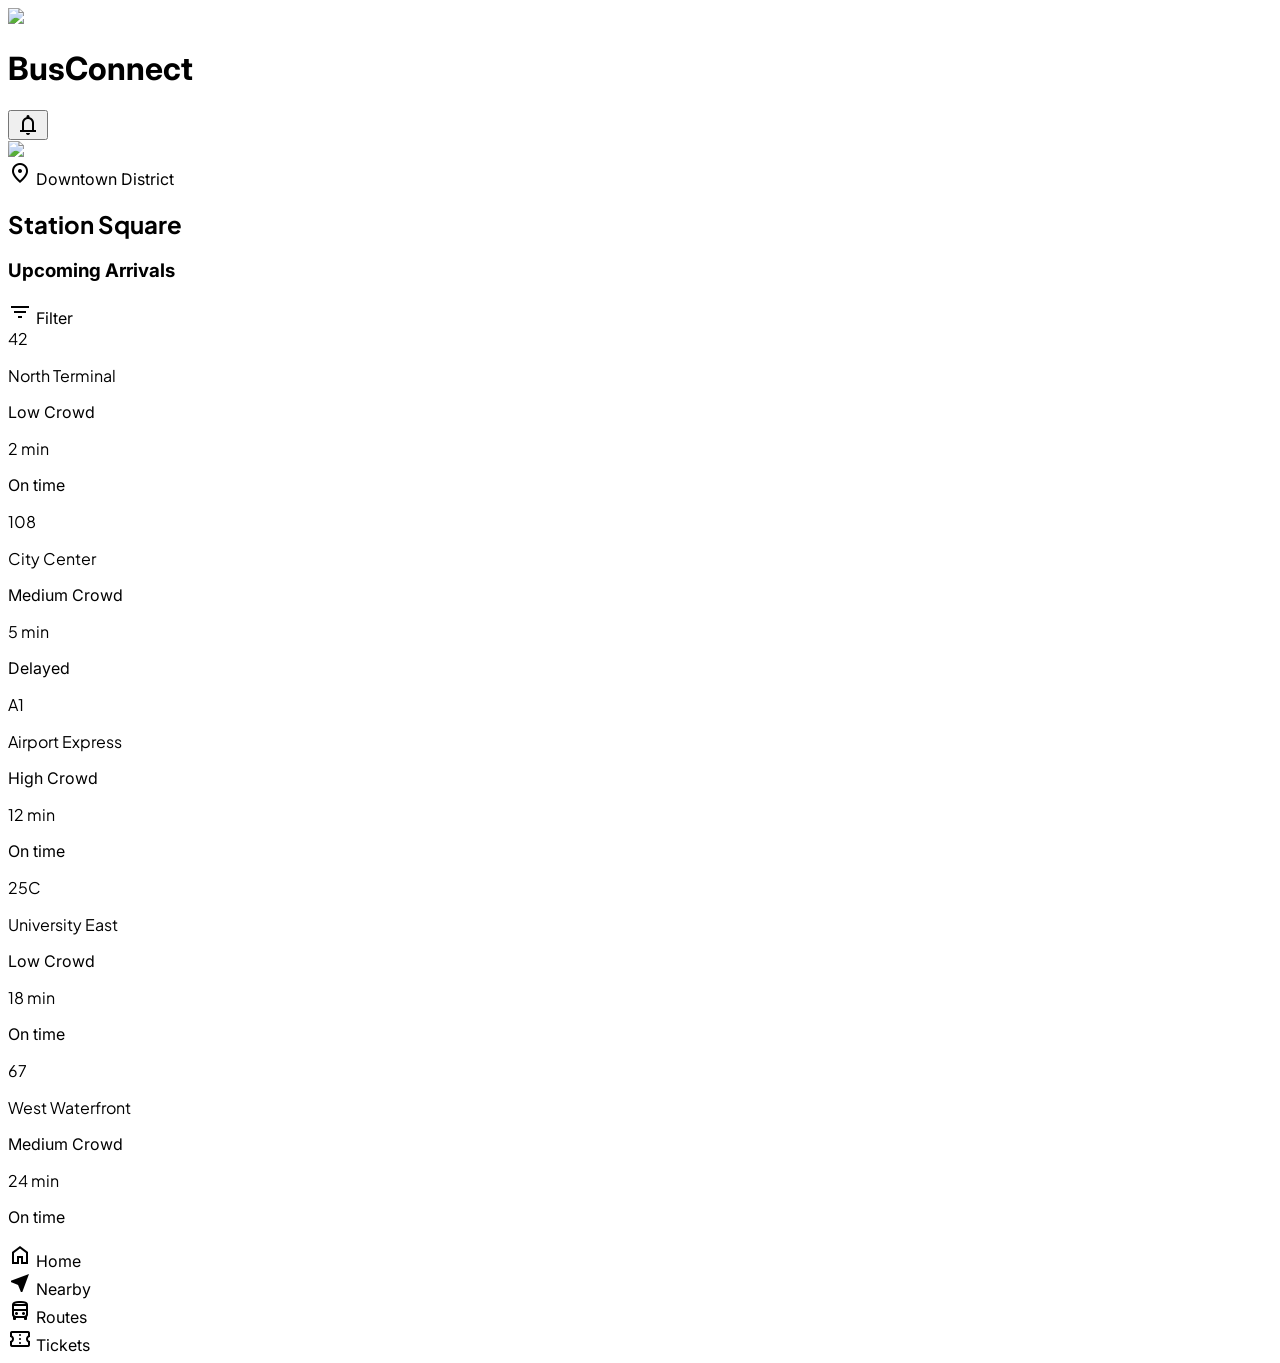
==== stitch_assets/bus_arrivals.html @ 39672f03 "docs: import screen assets from Stitch Transit Navigator App project" ====
<!DOCTYPE html>

<html lang="en"><head>
<meta charset="utf-8"/>
<meta content="width=device-width, initial-scale=1.0" name="viewport"/>
<title>BusConnect - Station Square Arrivals</title>
<script src="https://cdn.tailwindcss.com?plugins=forms,container-queries"></script>
<link href="https://fonts.googleapis.com/css2?family=Plus+Jakarta+Sans:wght@700;800&amp;family=Inter:wght@400;500;600&amp;display=swap" rel="stylesheet"/>
<link href="https://fonts.googleapis.com/css2?family=Material+Symbols+Outlined:wght,FILL@100..700,0..1&amp;display=swap" rel="stylesheet"/>
<link href="https://fonts.googleapis.com/css2?family=Material+Symbols+Outlined:wght,FILL@100..700,0..1&amp;display=swap" rel="stylesheet"/>
<script id="tailwind-config">
      tailwind.config = {
        darkMode: "class",
        theme: {
          extend: {
            "colors": {
                "tertiary-fixed-dim": "#4be085",
                "secondary-container": "#fc9d41",
                "primary": "#005bbf",
                "on-tertiary-container": "#000602",
                "outline-variant": "#c1c6d6",
                "on-secondary-container": "#6b3900",
                "on-secondary-fixed": "#2e1500",
                "surface-bright": "#f8f9fa",
                "background": "#f8f9fa",
                "on-error-container": "#93000a",
                "on-tertiary-fixed-variant": "#005229",
                "secondary-fixed-dim": "#ffb77a",
                "tertiary": "#006d38",
                "error": "#ba1a1a",
                "inverse-on-surface": "#f0f1f2",
                "surface-variant": "#e1e3e4",
                "primary-fixed": "#d8e2ff",
                "on-secondary-fixed-variant": "#6d3a00",
                "surface-container-low": "#f3f4f5",
                "on-background": "#191c1d",
                "on-primary": "#ffffff",
                "outline": "#727785",
                "on-tertiary-fixed": "#00210d",
                "tertiary-fixed": "#6cfe9f",
                "on-error": "#ffffff",
                "surface-container-highest": "#e1e3e4",
                "on-secondary": "#ffffff",
                "on-primary-fixed": "#001a41",
                "surface": "#f8f9fa",
                "surface-container": "#edeeef",
                "surface-dim": "#d9dadb",
                "inverse-primary": "#adc7ff",
                "inverse-surface": "#2e3132",
                "error-container": "#ffdad6",
                "surface-tint": "#005bc0",
                "primary-fixed-dim": "#adc7ff",
                "primary-container": "#1a73e8",
                "on-surface": "#191c1d",
                "tertiary-container": "#008948",
                "on-tertiary": "#ffffff",
                "secondary": "#8f4e00",
                "on-primary-container": "#ffffff",
                "surface-container-lowest": "#ffffff",
                "on-surface-variant": "#414754",
                "on-primary-fixed-variant": "#004493",
                "surface-container-high": "#e7e8e9",
                "secondary-fixed": "#ffdcc2"
            },
            "borderRadius": {
                "DEFAULT": "1rem",
                "lg": "2rem",
                "xl": "3rem",
                "full": "9999px"
            },
            "fontFamily": {
                "headline": ["Plus Jakarta Sans"],
                "body": ["Inter"],
                "label": ["Inter"]
            }
          },
        },
      }
    </script>
<style>
        .material-symbols-outlined {
            font-variation-settings: 'FILL' 0, 'wght' 400, 'GRAD' 0, 'opsz' 24;
        }
        body { font-family: 'Inter', sans-serif; }
        .font-headline { font-family: 'Plus Jakarta Sans', sans-serif; }
    </style>
<style>
    body {
      min-height: max(884px, 100dvh);
    }
  </style>
  </head>
<body class="bg-surface text-on-surface min-h-screen pb-32">
<!-- TopAppBar -->
<header class="fixed top-0 w-full z-50 bg-slate-50/70 dark:bg-slate-900/70 backdrop-blur-xl shadow-[0_8px_32px_rgba(0,0,0,0.06)] flex justify-between items-center px-6 py-4 w-full">
<div class="flex items-center gap-3">
<div class="w-10 h-10 rounded-full overflow-hidden bg-primary-fixed">
<img class="w-full h-full object-cover" data-alt="Close-up portrait of a professional man in a bright studio setting with soft lighting" src="https://lh3.googleusercontent.com/aida-public/[base64]"/>
</div>
<h1 class="font-['Plus_Jakarta_Sans'] font-bold text-2xl tracking-tight text-blue-600 dark:text-blue-400">BusConnect</h1>
</div>
<div class="flex items-center gap-4">
<button class="material-symbols-outlined text-slate-500 dark:text-slate-400 hover:bg-slate-200/50 p-2 rounded-full transition-colors">notifications</button>
</div>
</header>
<main class="pt-24 px-6 max-w-2xl mx-auto">
<!-- Station Header Card -->
<section class="mb-8">
<div class="relative h-48 w-full rounded-lg overflow-hidden mb-6 shadow-sm">
<img class="w-full h-full object-cover" data-alt="Modern bus stop station at dusk with cinematic street lights and glass architecture" src="https://lh3.googleusercontent.com/aida-public/[base64]"/>
<div class="absolute inset-0 bg-gradient-to-t from-black/60 to-transparent"></div>
<div class="absolute bottom-4 left-6">
<div class="flex items-center gap-2 text-white/80 text-sm mb-1">
<span class="material-symbols-outlined text-sm">location_on</span>
<span class="font-label">Downtown District</span>
</div>
<h2 class="font-headline text-3xl font-extrabold text-white">Station Square</h2>
</div>
</div>
<!-- Search/Filter Micro-action -->
<div class="flex items-center justify-between mb-4">
<h3 class="text-on-surface-variant font-semibold text-lg">Upcoming Arrivals</h3>
<span class="text-primary text-sm font-label flex items-center gap-1">
<span class="material-symbols-outlined text-sm">filter_list</span>
                    Filter
                </span>
</div>
</section>
<!-- Arrival List -->
<div class="space-y-4">
<!-- Row 1 -->
<div class="bg-surface-container-low rounded-lg p-5 flex items-center justify-between transition-transform active:scale-[0.98] cursor-pointer">
<div class="flex items-center gap-5">
<div class="w-14 h-14 bg-gradient-to-br from-blue-600 to-emerald-500 rounded-2xl flex items-center justify-center text-white shadow-lg">
<span class="font-headline text-xl font-extrabold">42</span>
</div>
<div>
<p class="font-headline text-lg font-bold text-on-surface leading-tight">North Terminal</p>
<div class="flex items-center gap-2 mt-1">
<span class="inline-flex items-center gap-1 px-2.5 py-0.5 rounded-full bg-tertiary/10 text-tertiary text-[10px] font-bold uppercase tracking-wider">
<span class="w-1.5 h-1.5 rounded-full bg-tertiary animate-pulse"></span> Low Crowd
                            </span>
</div>
</div>
</div>
<div class="text-right">
<p class="font-headline text-2xl font-extrabold text-primary">2 min</p>
<p class="text-on-surface-variant text-xs font-label">On time</p>
</div>
</div>
<!-- Row 2 -->
<div class="bg-surface-container-low rounded-lg p-5 flex items-center justify-between">
<div class="flex items-center gap-5">
<div class="w-14 h-14 bg-surface-container-highest rounded-2xl flex items-center justify-center text-on-surface-variant">
<span class="font-headline text-xl font-extrabold">108</span>
</div>
<div>
<p class="font-headline text-lg font-bold text-on-surface leading-tight">City Center</p>
<div class="flex items-center gap-2 mt-1">
<span class="inline-flex items-center gap-1 px-2.5 py-0.5 rounded-full bg-secondary/10 text-secondary text-[10px] font-bold uppercase tracking-wider">
                                Medium Crowd
                            </span>
</div>
</div>
</div>
<div class="text-right">
<p class="font-headline text-2xl font-extrabold text-on-surface">5 min</p>
<p class="text-on-surface-variant text-xs font-label">Delayed</p>
</div>
</div>
<!-- Row 3 -->
<div class="bg-surface-container-low rounded-lg p-5 flex items-center justify-between">
<div class="flex items-center gap-5">
<div class="w-14 h-14 bg-surface-container-highest rounded-2xl flex items-center justify-center text-on-surface-variant">
<span class="font-headline text-xl font-extrabold">A1</span>
</div>
<div>
<p class="font-headline text-lg font-bold text-on-surface leading-tight">Airport Express</p>
<div class="flex items-center gap-2 mt-1">
<span class="inline-flex items-center gap-1 px-2.5 py-0.5 rounded-full bg-error/10 text-error text-[10px] font-bold uppercase tracking-wider">
                                High Crowd
                            </span>
</div>
</div>
</div>
<div class="text-right">
<p class="font-headline text-2xl font-extrabold text-on-surface">12 min</p>
<p class="text-on-surface-variant text-xs font-label">On time</p>
</div>
</div>
<!-- Row 4 -->
<div class="bg-surface-container-low rounded-lg p-5 flex items-center justify-between">
<div class="flex items-center gap-5">
<div class="w-14 h-14 bg-surface-container-highest rounded-2xl flex items-center justify-center text-on-surface-variant">
<span class="font-headline text-xl font-extrabold">25C</span>
</div>
<div>
<p class="font-headline text-lg font-bold text-on-surface leading-tight">University East</p>
<div class="flex items-center gap-2 mt-1">
<span class="inline-flex items-center gap-1 px-2.5 py-0.5 rounded-full bg-tertiary/10 text-tertiary text-[10px] font-bold uppercase tracking-wider">
                                Low Crowd
                            </span>
</div>
</div>
</div>
<div class="text-right">
<p class="font-headline text-2xl font-extrabold text-on-surface">18 min</p>
<p class="text-on-surface-variant text-xs font-label">On time</p>
</div>
</div>
<!-- Row 5 -->
<div class="bg-surface-container-low rounded-lg p-5 flex items-center justify-between">
<div class="flex items-center gap-5">
<div class="w-14 h-14 bg-surface-container-highest rounded-2xl flex items-center justify-center text-on-surface-variant">
<span class="font-headline text-xl font-extrabold">67</span>
</div>
<div>
<p class="font-headline text-lg font-bold text-on-surface leading-tight">West Waterfront</p>
<div class="flex items-center gap-2 mt-1">
<span class="inline-flex items-center gap-1 px-2.5 py-0.5 rounded-full bg-secondary/10 text-secondary text-[10px] font-bold uppercase tracking-wider">
                                Medium Crowd
                            </span>
</div>
</div>
</div>
<div class="text-right">
<p class="font-headline text-2xl font-extrabold text-on-surface">24 min</p>
<p class="text-on-surface-variant text-xs font-label">On time</p>
</div>
</div>
</div>
</main>
<!-- BottomNavBar -->
<nav class="fixed bottom-0 left-0 w-full flex justify-around items-center px-4 pt-3 pb-8 bg-white/70 dark:bg-slate-900/70 backdrop-blur-2xl shadow-[0_-8px_32px_rgba(0,0,0,0.04)] z-50 rounded-t-[32px]">
<div class="flex flex-col items-center justify-center text-slate-400 dark:text-slate-500 px-5 py-2 hover:text-blue-500 transition-transform active:scale-90">
<span class="material-symbols-outlined">home</span>
<span class="font-['Inter'] font-semibold text-[11px] uppercase tracking-wider mt-1">Home</span>
</div>
<div class="flex flex-col items-center justify-center bg-gradient-to-br from-blue-600 to-emerald-500 text-white rounded-full px-5 py-2 transition-all duration-300 active:scale-90">
<span class="material-symbols-outlined" style="font-variation-settings: 'FILL' 1;">near_me</span>
<span class="font-['Inter'] font-semibold text-[11px] uppercase tracking-wider mt-1">Nearby</span>
</div>
<div class="flex flex-col items-center justify-center text-slate-400 dark:text-slate-500 px-5 py-2 hover:text-blue-500 transition-transform active:scale-90">
<span class="material-symbols-outlined">directions_bus</span>
<span class="font-['Inter'] font-semibold text-[11px] uppercase tracking-wider mt-1">Routes</span>
</div>
<div class="flex flex-col items-center justify-center text-slate-400 dark:text-slate-500 px-5 py-2 hover:text-blue-500 transition-transform active:scale-90">
<span class="material-symbols-outlined">confirmation_number</span>
<span class="font-['Inter'] font-semibold text-[11px] uppercase tracking-wider mt-1">Tickets</span>
</div>
</nav>
</body></html>
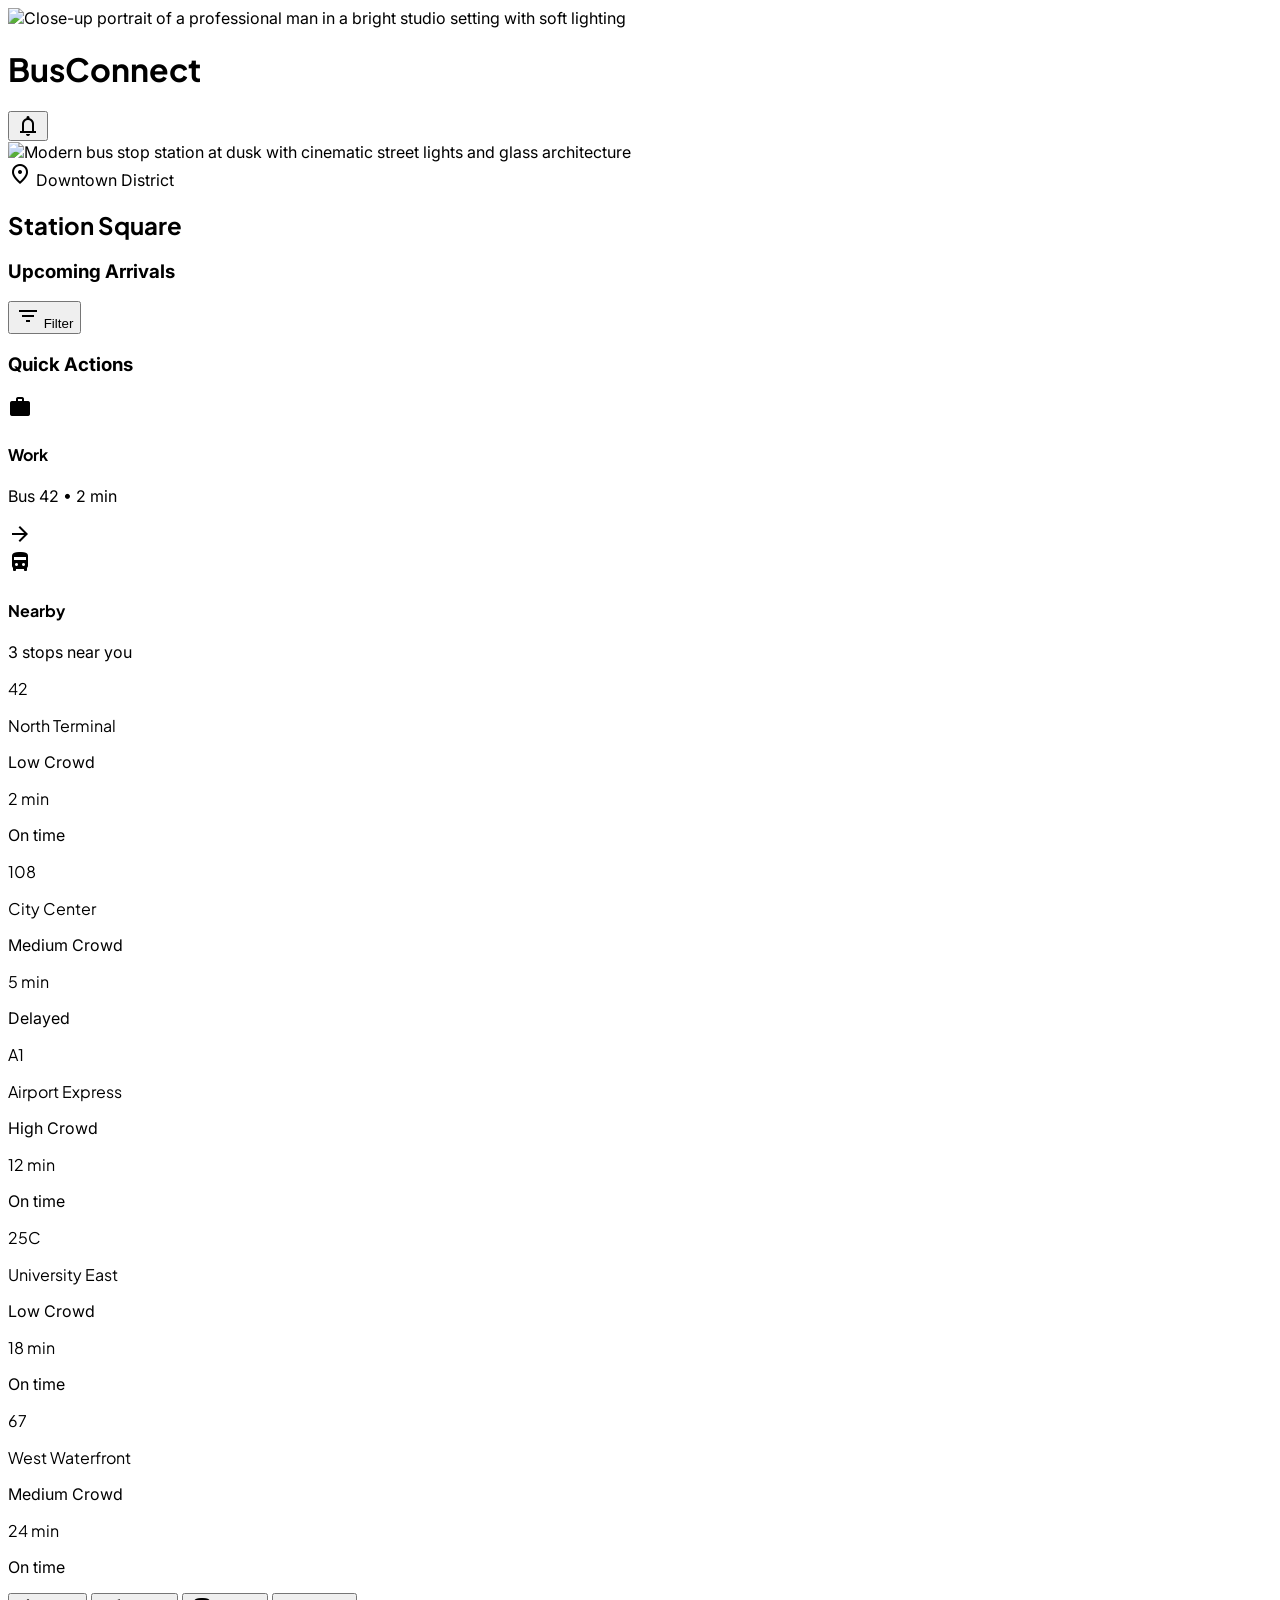
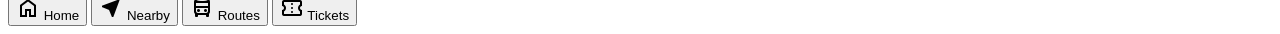
==== commit 3c4f4a4c: "UI: Modernize Transit Navigator UI to teal theme" ====
--- a/stitch_assets/bus_arrivals.html
+++ b/stitch_assets/bus_arrivals.html
@@ -4,9 +4,10 @@
 <meta charset="utf-8"/>
 <meta content="width=device-width, initial-scale=1.0" name="viewport"/>
 <title>BusConnect - Station Square Arrivals</title>
-<script src="https://cdn.tailwindcss.com?plugins=forms,container-queries"></script>
+<link rel="preconnect" href="https://fonts.googleapis.com" crossorigin />
+<link rel="preconnect" href="https://fonts.gstatic.com" crossorigin />
+<script src="https://cdn.tailwindcss.com?plugins=forms,container-queries" integrity="sha384-1DcZPGeODWbGGjS/i/n4ULX/pEc0DPcKK2WhyuWEmBXRfzOwoVTDQBN9C3C5jJHK" crossorigin="anonymous"></script>
 <link href="https://fonts.googleapis.com/css2?family=Plus+Jakarta+Sans:wght@700;800&amp;family=Inter:wght@400;500;600&amp;display=swap" rel="stylesheet"/>
-<link href="https://fonts.googleapis.com/css2?family=Material+Symbols+Outlined:wght,FILL@100..700,0..1&amp;display=swap" rel="stylesheet"/>
 <link href="https://fonts.googleapis.com/css2?family=Material+Symbols+Outlined:wght,FILL@100..700,0..1&amp;display=swap" rel="stylesheet"/>
 <script id="tailwind-config">
       tailwind.config = {
@@ -14,64 +15,60 @@
         theme: {
           extend: {
             "colors": {
-                "tertiary-fixed-dim": "#4be085",
-                "secondary-container": "#fc9d41",
-                "primary": "#005bbf",
-                "on-tertiary-container": "#000602",
-                "outline-variant": "#c1c6d6",
-                "on-secondary-container": "#6b3900",
-                "on-secondary-fixed": "#2e1500",
-                "surface-bright": "#f8f9fa",
-                "background": "#f8f9fa",
-                "on-error-container": "#93000a",
-                "on-tertiary-fixed-variant": "#005229",
-                "secondary-fixed-dim": "#ffb77a",
-                "tertiary": "#006d38",
-                "error": "#ba1a1a",
-                "inverse-on-surface": "#f0f1f2",
-                "surface-variant": "#e1e3e4",
-                "primary-fixed": "#d8e2ff",
-                "on-secondary-fixed-variant": "#6d3a00",
-                "surface-container-low": "#f3f4f5",
-                "on-background": "#191c1d",
-                "on-primary": "#ffffff",
-                "outline": "#727785",
-                "on-tertiary-fixed": "#00210d",
-                "tertiary-fixed": "#6cfe9f",
-                "on-error": "#ffffff",
-                "surface-container-highest": "#e1e3e4",
-                "on-secondary": "#ffffff",
-                "on-primary-fixed": "#001a41",
-                "surface": "#f8f9fa",
-                "surface-container": "#edeeef",
-                "surface-dim": "#d9dadb",
-                "inverse-primary": "#adc7ff",
-                "inverse-surface": "#2e3132",
-                "error-container": "#ffdad6",
-                "surface-tint": "#005bc0",
-                "primary-fixed-dim": "#adc7ff",
-                "primary-container": "#1a73e8",
-                "on-surface": "#191c1d",
-                "tertiary-container": "#008948",
-                "on-tertiary": "#ffffff",
-                "secondary": "#8f4e00",
-                "on-primary-container": "#ffffff",
-                "surface-container-lowest": "#ffffff",
-                "on-surface-variant": "#414754",
-                "on-primary-fixed-variant": "#004493",
-                "surface-container-high": "#e7e8e9",
-                "secondary-fixed": "#ffdcc2"
+                    "primary": "#006B7D",
+                    "primary-container": "#0096B0",
+                    "secondary": "#fc9d41",
+                    "tertiary": "#008948",
+                    "error": "#D32F2F",
+                    "surface": "#f5f7fa",
+                    "on-surface": "#191c1d",
+                    "background": "#f5f7fa",
+                    "outline-variant": "#c1c6d6",
+                    "on-secondary-container": "#6b3900",
+                    "on-secondary-fixed": "#2e1500",
+                    "surface-bright": "#ffffff",
+                    "on-error-container": "#93000a",
+                    "on-tertiary-fixed-variant": "#005229",
+                    "secondary-fixed-dim": "#ffb77a",
+                    "inverse-on-surface": "#f0f1f2",
+                    "surface-variant": "#e1e3e4",
+                    "primary-fixed": "#d8e2ff",
+                    "on-secondary-fixed-variant": "#6d3a00",
+                    "surface-container-low": "#f3f4f5",
+                    "on-background": "#191c1d",
+                    "on-primary": "#ffffff",
+                    "outline": "#727785",
+                    "on-tertiary-fixed": "#00210d",
+                    "tertiary-fixed": "#6cfe9f",
+                    "on-error": "#ffffff",
+                    "surface-container-highest": "#e1e3e4",
+                    "on-secondary": "#ffffff",
+                    "on-primary-fixed": "#001a41",
+                    "surface-container": "#edeeef",
+                    "surface-dim": "#d9dadb",
+                    "inverse-primary": "#adc7ff",
+                    "inverse-surface": "#2e3132",
+                    "error-container": "#ffdad6",
+                    "surface-tint": "#005bc0",
+                    "primary-fixed-dim": "#adc7ff",
+                    "on-tertiary": "#ffffff",
+                    "on-primary-container": "#ffffff",
+                    "surface-container-lowest": "#ffffff",
+                    "on-surface-variant": "#414754",
+                    "on-primary-fixed-variant": "#004493",
+                    "surface-container-high": "#e7e8e9",
+                    "secondary-fixed": "#ffdcc2"
             },
             "borderRadius": {
-                "DEFAULT": "1rem",
-                "lg": "2rem",
-                "xl": "3rem",
-                "full": "9999px"
+                    "DEFAULT": "1rem",
+                    "lg": "2rem",
+                    "xl": "3rem",
+                    "full": "9999px"
             },
             "fontFamily": {
-                "headline": ["Plus Jakarta Sans"],
-                "body": ["Inter"],
-                "label": ["Inter"]
+                    "headline": ["Plus Jakarta Sans", "sans-serif"],
+                    "body": ["Inter", "sans-serif"],
+                    "label": ["Inter", "sans-serif"]
             }
           },
         },
@@ -92,22 +89,22 @@
   </head>
 <body class="bg-surface text-on-surface min-h-screen pb-32">
 <!-- TopAppBar -->
-<header class="fixed top-0 w-full z-50 bg-slate-50/70 dark:bg-slate-900/70 backdrop-blur-xl shadow-[0_8px_32px_rgba(0,0,0,0.06)] flex justify-between items-center px-6 py-4 w-full">
+<header class="fixed top-0 w-full z-50 bg-slate-50/70 dark:bg-slate-900/70 backdrop-blur-xl shadow-[0_8px_32px_rgba(0,0,0,0.06)] flex justify-between items-center px-6 py-4">
 <div class="flex items-center gap-3">
 <div class="w-10 h-10 rounded-full overflow-hidden bg-primary-fixed">
-<img class="w-full h-full object-cover" data-alt="Close-up portrait of a professional man in a bright studio setting with soft lighting" src="https://lh3.googleusercontent.com/aida-public/[base64]"/>
-</div>
-<h1 class="font-['Plus_Jakarta_Sans'] font-bold text-2xl tracking-tight text-blue-600 dark:text-blue-400">BusConnect</h1>
+<img class="w-full h-full object-cover" alt="Close-up portrait of a professional man in a bright studio setting with soft lighting" src="https://lh3.googleusercontent.com/aida-public/[base64]"/>
+</div>
+<h1 class="font-headline font-bold text-2xl tracking-tight bg-gradient-to-r from-primary to-primary-container bg-clip-text text-transparent">BusConnect</h1>
 </div>
 <div class="flex items-center gap-4">
-<button class="material-symbols-outlined text-slate-500 dark:text-slate-400 hover:bg-slate-200/50 p-2 rounded-full transition-colors">notifications</button>
+<button class="material-symbols-outlined text-slate-500 dark:text-slate-400 hover:bg-slate-200/50 p-2 rounded-full transition-colors" aria-label="Notifications">notifications</button>
 </div>
 </header>
 <main class="pt-24 px-6 max-w-2xl mx-auto">
 <!-- Station Header Card -->
 <section class="mb-8">
 <div class="relative h-48 w-full rounded-lg overflow-hidden mb-6 shadow-sm">
-<img class="w-full h-full object-cover" data-alt="Modern bus stop station at dusk with cinematic street lights and glass architecture" src="https://lh3.googleusercontent.com/aida-public/[base64]"/>
+<img class="w-full h-full object-cover" alt="Modern bus stop station at dusk with cinematic street lights and glass architecture" src="https://lh3.googleusercontent.com/aida-public/[base64]"/>
 <div class="absolute inset-0 bg-gradient-to-t from-black/60 to-transparent"></div>
 <div class="absolute bottom-4 left-6">
 <div class="flex items-center gap-2 text-white/80 text-sm mb-1">
@@ -120,18 +117,42 @@
 <!-- Search/Filter Micro-action -->
 <div class="flex items-center justify-between mb-4">
 <h3 class="text-on-surface-variant font-semibold text-lg">Upcoming Arrivals</h3>
-<span class="text-primary text-sm font-label flex items-center gap-1">
+<button type="button" class="text-primary text-sm font-label flex items-center gap-1 hover:opacity-80 transition-opacity" aria-label="Filter">
 <span class="material-symbols-outlined text-sm">filter_list</span>
                     Filter
-                </span>
+                </button>
 </div>
 </section>
+<!-- Smart Actions -->
+<section class="mb-8">
+<h3 class="text-on-surface-variant font-semibold text-lg mb-4">Quick Actions</h3>
+<div class="grid grid-cols-2 gap-4">
+<div class="bg-gradient-to-br from-primary to-primary-container rounded-2xl p-4 text-white shadow-md flex justify-between items-end cursor-pointer active:scale-95 transition-transform">
+<div>
+<span class="material-symbols-outlined mb-2 text-white/80" style="font-variation-settings: 'FILL' 1;">work</span>
+<h4 class="font-headline font-bold text-lg">Work</h4>
+<p class="text-xs text-white/80">Bus 42 • 2 min</p>
+</div>
+<div class="bg-white/20 p-2 rounded-full backdrop-blur-sm">
+<span class="material-symbols-outlined text-sm">arrow_forward</span>
+</div>
+</div>
+<div class="bg-white rounded-2xl p-4 text-on-surface shadow-sm border border-surface-container-high flex justify-between items-end cursor-pointer active:scale-95 transition-transform">
+<div>
+<span class="material-symbols-outlined mb-2 text-primary" style="font-variation-settings: 'FILL' 1;">directions_bus</span>
+<h4 class="font-headline font-bold text-lg">Nearby</h4>
+<p class="text-xs text-on-surface-variant">3 stops near you</p>
+</div>
+</div>
+</div>
+</section>
+
 <!-- Arrival List -->
 <div class="space-y-4">
 <!-- Row 1 -->
-<div class="bg-surface-container-low rounded-lg p-5 flex items-center justify-between transition-transform active:scale-[0.98] cursor-pointer">
-<div class="flex items-center gap-5">
-<div class="w-14 h-14 bg-gradient-to-br from-blue-600 to-emerald-500 rounded-2xl flex items-center justify-center text-white shadow-lg">
+<div role="button" tabindex="0" aria-label="Bus 42 to North Terminal, arrives in 2 minutes" class="bg-surface-container-low rounded-lg p-5 flex items-center justify-between transition-transform active:scale-[0.98] cursor-pointer hover:bg-surface-container transition-colors">
+<div class="flex items-center gap-5">
+<div class="w-14 h-14 bg-gradient-to-br from-primary to-primary-container rounded-2xl flex items-center justify-center text-white shadow-md">
 <span class="font-headline text-xl font-extrabold">42</span>
 </div>
 <div>
@@ -149,9 +170,9 @@
 </div>
 </div>
 <!-- Row 2 -->
-<div class="bg-surface-container-low rounded-lg p-5 flex items-center justify-between">
-<div class="flex items-center gap-5">
-<div class="w-14 h-14 bg-surface-container-highest rounded-2xl flex items-center justify-center text-on-surface-variant">
+<div role="button" tabindex="0" aria-label="Bus 108 to City Center, arrives in 5 minutes" class="bg-white rounded-xl p-5 flex items-center justify-between border border-surface-container-highest shadow-sm hover:shadow-md transition-all active:scale-[0.98] cursor-pointer">
+<div class="flex items-center gap-5">
+<div class="w-14 h-14 bg-surface-container-high rounded-2xl flex items-center justify-center text-on-surface-variant">
 <span class="font-headline text-xl font-extrabold">108</span>
 </div>
 <div>
@@ -169,9 +190,9 @@
 </div>
 </div>
 <!-- Row 3 -->
-<div class="bg-surface-container-low rounded-lg p-5 flex items-center justify-between">
-<div class="flex items-center gap-5">
-<div class="w-14 h-14 bg-surface-container-highest rounded-2xl flex items-center justify-center text-on-surface-variant">
+<div role="button" tabindex="0" aria-label="Bus A1 to Airport Express, arrives in 12 minutes" class="bg-white rounded-xl p-5 flex items-center justify-between border border-surface-container-highest shadow-sm hover:shadow-md transition-all active:scale-[0.98] cursor-pointer">
+<div class="flex items-center gap-5">
+<div class="w-14 h-14 bg-surface-container-high rounded-2xl flex items-center justify-center text-on-surface-variant">
 <span class="font-headline text-xl font-extrabold">A1</span>
 </div>
 <div>
@@ -189,9 +210,9 @@
 </div>
 </div>
 <!-- Row 4 -->
-<div class="bg-surface-container-low rounded-lg p-5 flex items-center justify-between">
-<div class="flex items-center gap-5">
-<div class="w-14 h-14 bg-surface-container-highest rounded-2xl flex items-center justify-center text-on-surface-variant">
+<div role="button" tabindex="0" aria-label="Bus 25C to University East, arrives in 18 minutes" class="bg-white rounded-xl p-5 flex items-center justify-between border border-surface-container-highest shadow-sm hover:shadow-md transition-all active:scale-[0.98] cursor-pointer">
+<div class="flex items-center gap-5">
+<div class="w-14 h-14 bg-surface-container-high rounded-2xl flex items-center justify-center text-on-surface-variant">
 <span class="font-headline text-xl font-extrabold">25C</span>
 </div>
 <div>
@@ -209,9 +230,9 @@
 </div>
 </div>
 <!-- Row 5 -->
-<div class="bg-surface-container-low rounded-lg p-5 flex items-center justify-between">
-<div class="flex items-center gap-5">
-<div class="w-14 h-14 bg-surface-container-highest rounded-2xl flex items-center justify-center text-on-surface-variant">
+<div role="button" tabindex="0" aria-label="Bus 67 to West Waterfront, arrives in 24 minutes" class="bg-white rounded-xl p-5 flex items-center justify-between border border-surface-container-highest shadow-sm hover:shadow-md transition-all active:scale-[0.98] cursor-pointer">
+<div class="flex items-center gap-5">
+<div class="w-14 h-14 bg-surface-container-high rounded-2xl flex items-center justify-center text-on-surface-variant">
 <span class="font-headline text-xl font-extrabold">67</span>
 </div>
 <div>
@@ -232,21 +253,21 @@
 </main>
 <!-- BottomNavBar -->
 <nav class="fixed bottom-0 left-0 w-full flex justify-around items-center px-4 pt-3 pb-8 bg-white/70 dark:bg-slate-900/70 backdrop-blur-2xl shadow-[0_-8px_32px_rgba(0,0,0,0.04)] z-50 rounded-t-[32px]">
-<div class="flex flex-col items-center justify-center text-slate-400 dark:text-slate-500 px-5 py-2 hover:text-blue-500 transition-transform active:scale-90">
+<button aria-label="Home" class="flex flex-col items-center justify-center text-slate-400 dark:text-slate-500 px-5 py-2 hover:text-blue-500 transition-transform active:scale-90">
 <span class="material-symbols-outlined">home</span>
 <span class="font-['Inter'] font-semibold text-[11px] uppercase tracking-wider mt-1">Home</span>
-</div>
-<div class="flex flex-col items-center justify-center bg-gradient-to-br from-blue-600 to-emerald-500 text-white rounded-full px-5 py-2 transition-all duration-300 active:scale-90">
+</button>
+<button aria-label="Nearby" class="flex flex-col items-center justify-center bg-gradient-to-br from-primary to-primary-container text-white rounded-full px-5 py-2 transition-all duration-300 active:scale-90">
 <span class="material-symbols-outlined" style="font-variation-settings: 'FILL' 1;">near_me</span>
 <span class="font-['Inter'] font-semibold text-[11px] uppercase tracking-wider mt-1">Nearby</span>
-</div>
-<div class="flex flex-col items-center justify-center text-slate-400 dark:text-slate-500 px-5 py-2 hover:text-blue-500 transition-transform active:scale-90">
+</button>
+<button aria-label="Routes" aria-current="page" class="flex flex-col items-center justify-center text-slate-400 dark:text-slate-500 px-5 py-2 hover:text-primary transition-transform active:scale-90">
 <span class="material-symbols-outlined">directions_bus</span>
 <span class="font-['Inter'] font-semibold text-[11px] uppercase tracking-wider mt-1">Routes</span>
-</div>
-<div class="flex flex-col items-center justify-center text-slate-400 dark:text-slate-500 px-5 py-2 hover:text-blue-500 transition-transform active:scale-90">
+</button>
+<button aria-label="Tickets" class="flex flex-col items-center justify-center text-slate-400 dark:text-slate-500 px-5 py-2 hover:text-primary transition-transform active:scale-90">
 <span class="material-symbols-outlined">confirmation_number</span>
 <span class="font-['Inter'] font-semibold text-[11px] uppercase tracking-wider mt-1">Tickets</span>
-</div>
+</button>
 </nav>
 </body></html>
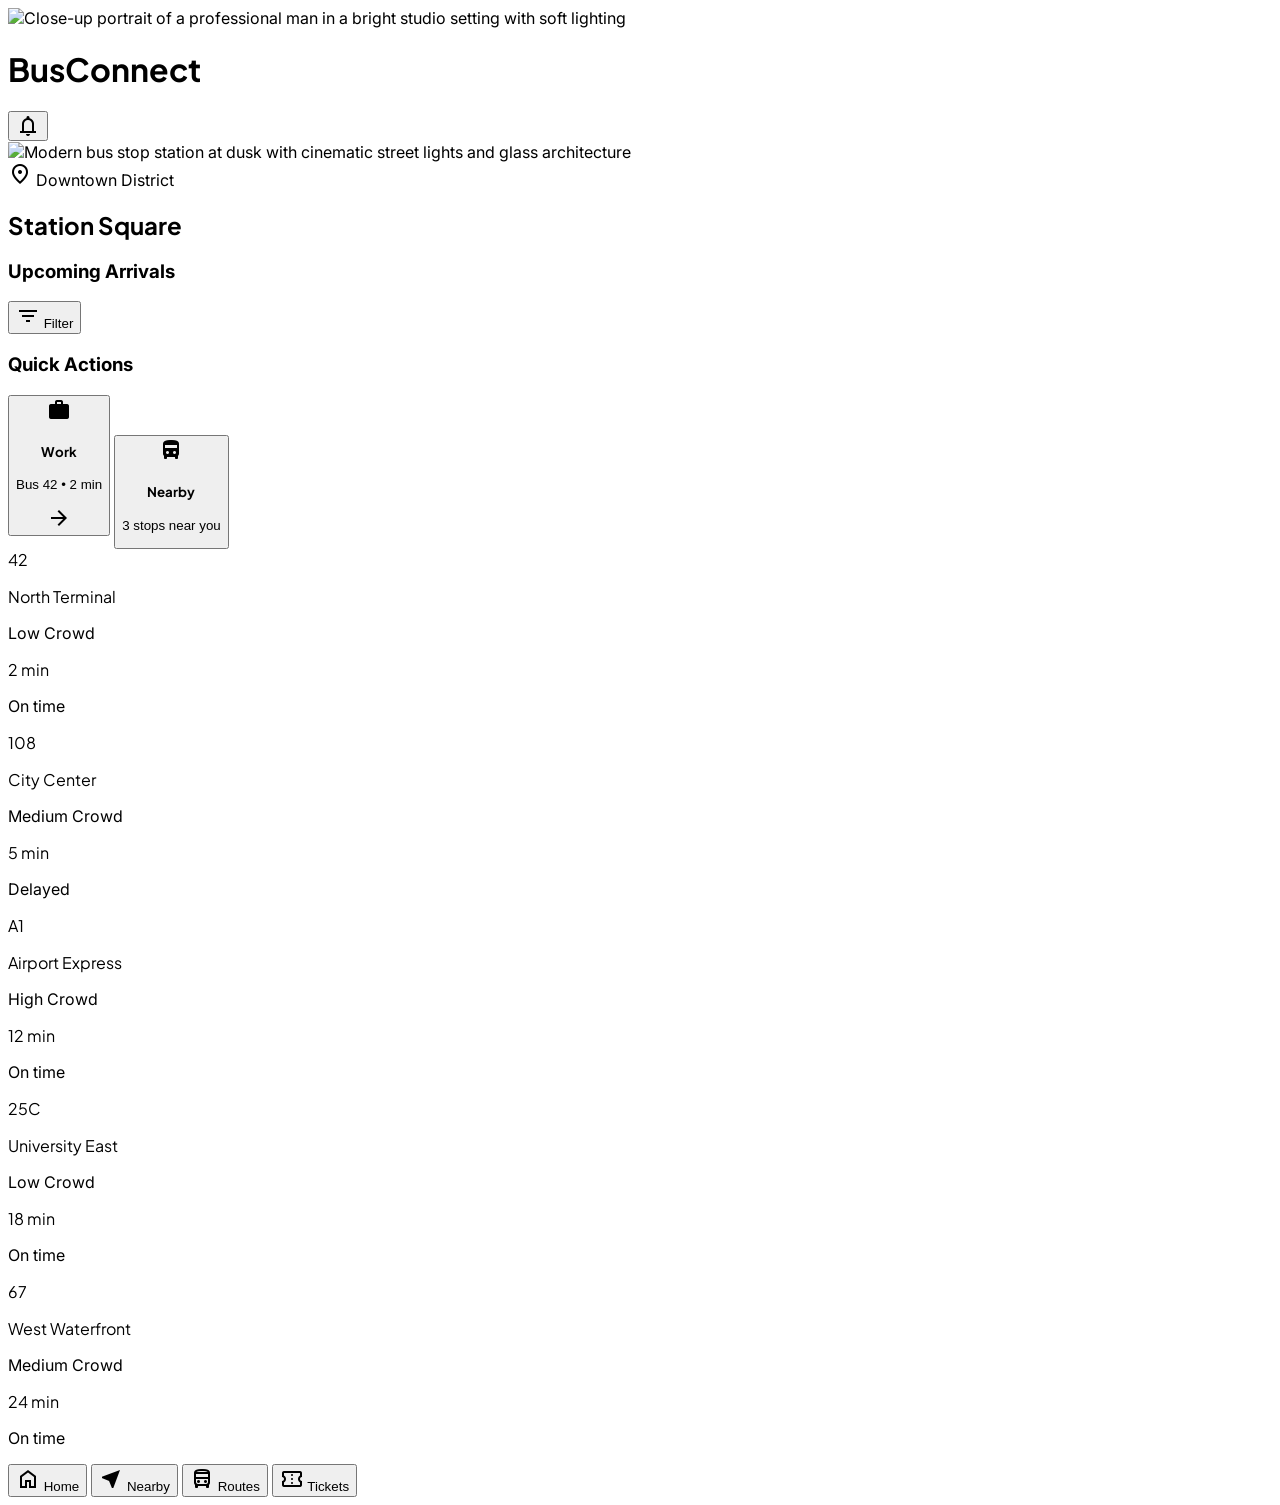
==== commit a4266cc0: "Fix UI, SQLService stability, footer, and stitch templates" ====
--- a/stitch_assets/bus_arrivals.html
+++ b/stitch_assets/bus_arrivals.html
@@ -92,7 +92,7 @@
 <header class="fixed top-0 w-full z-50 bg-slate-50/70 dark:bg-slate-900/70 backdrop-blur-xl shadow-[0_8px_32px_rgba(0,0,0,0.06)] flex justify-between items-center px-6 py-4">
 <div class="flex items-center gap-3">
 <div class="w-10 h-10 rounded-full overflow-hidden bg-primary-fixed">
-<img class="w-full h-full object-cover" alt="Close-up portrait of a professional man in a bright studio setting with soft lighting" src="https://lh3.googleusercontent.com/aida-public/[base64]"/>
+<img class="w-full h-full object-cover" width="40" height="40" alt="Close-up portrait of a professional man in a bright studio setting with soft lighting" src="https://lh3.googleusercontent.com/aida-public/[base64]"/>
 </div>
 <h1 class="font-headline font-bold text-2xl tracking-tight bg-gradient-to-r from-primary to-primary-container bg-clip-text text-transparent">BusConnect</h1>
 </div>
@@ -104,7 +104,7 @@
 <!-- Station Header Card -->
 <section class="mb-8">
 <div class="relative h-48 w-full rounded-lg overflow-hidden mb-6 shadow-sm">
-<img class="w-full h-full object-cover" alt="Modern bus stop station at dusk with cinematic street lights and glass architecture" src="https://lh3.googleusercontent.com/aida-public/[base64]"/>
+<img class="w-full h-full object-cover" width="600" height="192" alt="Modern bus stop station at dusk with cinematic street lights and glass architecture" src="https://lh3.googleusercontent.com/aida-public/[base64]"/>
 <div class="absolute inset-0 bg-gradient-to-t from-black/60 to-transparent"></div>
 <div class="absolute bottom-4 left-6">
 <div class="flex items-center gap-2 text-white/80 text-sm mb-1">
@@ -127,7 +127,7 @@
 <section class="mb-8">
 <h3 class="text-on-surface-variant font-semibold text-lg mb-4">Quick Actions</h3>
 <div class="grid grid-cols-2 gap-4">
-<div class="bg-gradient-to-br from-primary to-primary-container rounded-2xl p-4 text-white shadow-md flex justify-between items-end cursor-pointer active:scale-95 transition-transform">
+<button type="button" aria-label="Route to Work" class="w-full text-left focus:outline-none focus:ring-2 focus:ring-primary focus:ring-offset-2 bg-gradient-to-br from-primary to-primary-container rounded-2xl p-4 text-white shadow-md flex justify-between items-end cursor-pointer active:scale-95 transition-transform">
 <div>
 <span class="material-symbols-outlined mb-2 text-white/80" style="font-variation-settings: 'FILL' 1;">work</span>
 <h4 class="font-headline font-bold text-lg">Work</h4>
@@ -136,21 +136,21 @@
 <div class="bg-white/20 p-2 rounded-full backdrop-blur-sm">
 <span class="material-symbols-outlined text-sm">arrow_forward</span>
 </div>
-</div>
-<div class="bg-white rounded-2xl p-4 text-on-surface shadow-sm border border-surface-container-high flex justify-between items-end cursor-pointer active:scale-95 transition-transform">
+</button>
+<button type="button" aria-label="Nearby Stops" class="w-full text-left focus:outline-none focus:ring-2 focus:ring-primary focus:ring-offset-2 bg-white rounded-2xl p-4 text-on-surface shadow-sm border border-surface-container-high flex justify-between items-end cursor-pointer active:scale-95 transition-transform">
 <div>
 <span class="material-symbols-outlined mb-2 text-primary" style="font-variation-settings: 'FILL' 1;">directions_bus</span>
 <h4 class="font-headline font-bold text-lg">Nearby</h4>
 <p class="text-xs text-on-surface-variant">3 stops near you</p>
 </div>
-</div>
+</button>
 </div>
 </section>
 
 <!-- Arrival List -->
 <div class="space-y-4">
 <!-- Row 1 -->
-<div role="button" tabindex="0" aria-label="Bus 42 to North Terminal, arrives in 2 minutes" class="bg-surface-container-low rounded-lg p-5 flex items-center justify-between transition-transform active:scale-[0.98] cursor-pointer hover:bg-surface-container transition-colors">
+<div role="button" tabindex="0" aria-label="Bus 42 to North Terminal, arrives in 2 minutes" class="bg-surface-container-low rounded-lg p-5 flex items-center justify-between transition-transform active:scale-[0.98] cursor-pointer focus:outline-none focus:ring-2 focus:ring-primary focus:ring-offset-1 hover:bg-surface-container transition-colors">
 <div class="flex items-center gap-5">
 <div class="w-14 h-14 bg-gradient-to-br from-primary to-primary-container rounded-2xl flex items-center justify-center text-white shadow-md">
 <span class="font-headline text-xl font-extrabold">42</span>
@@ -170,7 +170,7 @@
 </div>
 </div>
 <!-- Row 2 -->
-<div role="button" tabindex="0" aria-label="Bus 108 to City Center, arrives in 5 minutes" class="bg-white rounded-xl p-5 flex items-center justify-between border border-surface-container-highest shadow-sm hover:shadow-md transition-all active:scale-[0.98] cursor-pointer">
+<div role="button" tabindex="0" aria-label="Bus 108 to City Center, arrives in 5 minutes" class="bg-white rounded-xl p-5 flex items-center justify-between border border-surface-container-highest shadow-sm hover:shadow-md transition-all active:scale-[0.98] cursor-pointer focus:outline-none focus:ring-2 focus:ring-primary focus:ring-offset-1">
 <div class="flex items-center gap-5">
 <div class="w-14 h-14 bg-surface-container-high rounded-2xl flex items-center justify-center text-on-surface-variant">
 <span class="font-headline text-xl font-extrabold">108</span>
@@ -190,7 +190,7 @@
 </div>
 </div>
 <!-- Row 3 -->
-<div role="button" tabindex="0" aria-label="Bus A1 to Airport Express, arrives in 12 minutes" class="bg-white rounded-xl p-5 flex items-center justify-between border border-surface-container-highest shadow-sm hover:shadow-md transition-all active:scale-[0.98] cursor-pointer">
+<div role="button" tabindex="0" aria-label="Bus A1 to Airport Express, arrives in 12 minutes" class="bg-white rounded-xl p-5 flex items-center justify-between border border-surface-container-highest shadow-sm hover:shadow-md transition-all active:scale-[0.98] cursor-pointer focus:outline-none focus:ring-2 focus:ring-primary focus:ring-offset-1">
 <div class="flex items-center gap-5">
 <div class="w-14 h-14 bg-surface-container-high rounded-2xl flex items-center justify-center text-on-surface-variant">
 <span class="font-headline text-xl font-extrabold">A1</span>
@@ -210,7 +210,7 @@
 </div>
 </div>
 <!-- Row 4 -->
-<div role="button" tabindex="0" aria-label="Bus 25C to University East, arrives in 18 minutes" class="bg-white rounded-xl p-5 flex items-center justify-between border border-surface-container-highest shadow-sm hover:shadow-md transition-all active:scale-[0.98] cursor-pointer">
+<div role="button" tabindex="0" aria-label="Bus 25C to University East, arrives in 18 minutes" class="bg-white rounded-xl p-5 flex items-center justify-between border border-surface-container-highest shadow-sm hover:shadow-md transition-all active:scale-[0.98] cursor-pointer focus:outline-none focus:ring-2 focus:ring-primary focus:ring-offset-1">
 <div class="flex items-center gap-5">
 <div class="w-14 h-14 bg-surface-container-high rounded-2xl flex items-center justify-center text-on-surface-variant">
 <span class="font-headline text-xl font-extrabold">25C</span>
@@ -230,7 +230,7 @@
 </div>
 </div>
 <!-- Row 5 -->
-<div role="button" tabindex="0" aria-label="Bus 67 to West Waterfront, arrives in 24 minutes" class="bg-white rounded-xl p-5 flex items-center justify-between border border-surface-container-highest shadow-sm hover:shadow-md transition-all active:scale-[0.98] cursor-pointer">
+<div role="button" tabindex="0" aria-label="Bus 67 to West Waterfront, arrives in 24 minutes" class="bg-white rounded-xl p-5 flex items-center justify-between border border-surface-container-highest shadow-sm hover:shadow-md transition-all active:scale-[0.98] cursor-pointer focus:outline-none focus:ring-2 focus:ring-primary focus:ring-offset-1">
 <div class="flex items-center gap-5">
 <div class="w-14 h-14 bg-surface-container-high rounded-2xl flex items-center justify-center text-on-surface-variant">
 <span class="font-headline text-xl font-extrabold">67</span>
@@ -257,11 +257,11 @@
 <span class="material-symbols-outlined">home</span>
 <span class="font-['Inter'] font-semibold text-[11px] uppercase tracking-wider mt-1">Home</span>
 </button>
-<button aria-label="Nearby" class="flex flex-col items-center justify-center bg-gradient-to-br from-primary to-primary-container text-white rounded-full px-5 py-2 transition-all duration-300 active:scale-90">
+<button aria-label="Nearby" aria-current="page" class="flex flex-col items-center justify-center bg-gradient-to-br from-primary to-primary-container text-white rounded-full px-5 py-2 transition-all duration-300 active:scale-90">
 <span class="material-symbols-outlined" style="font-variation-settings: 'FILL' 1;">near_me</span>
 <span class="font-['Inter'] font-semibold text-[11px] uppercase tracking-wider mt-1">Nearby</span>
 </button>
-<button aria-label="Routes" aria-current="page" class="flex flex-col items-center justify-center text-slate-400 dark:text-slate-500 px-5 py-2 hover:text-primary transition-transform active:scale-90">
+<button aria-label="Routes" class="flex flex-col items-center justify-center text-slate-400 dark:text-slate-500 px-5 py-2 hover:text-primary transition-transform active:scale-90">
 <span class="material-symbols-outlined">directions_bus</span>
 <span class="font-['Inter'] font-semibold text-[11px] uppercase tracking-wider mt-1">Routes</span>
 </button>
@@ -270,4 +270,14 @@
 <span class="font-['Inter'] font-semibold text-[11px] uppercase tracking-wider mt-1">Tickets</span>
 </button>
 </nav>
+<script>
+document.addEventListener('keydown', function(e) {
+  if (e.key === 'Enter' || e.key === ' ') {
+    if (e.target.matches('[role="button"][tabindex="0"]')) {
+      e.preventDefault();
+      e.target.click();
+    }
+  }
+});
+</script>
 </body></html>
